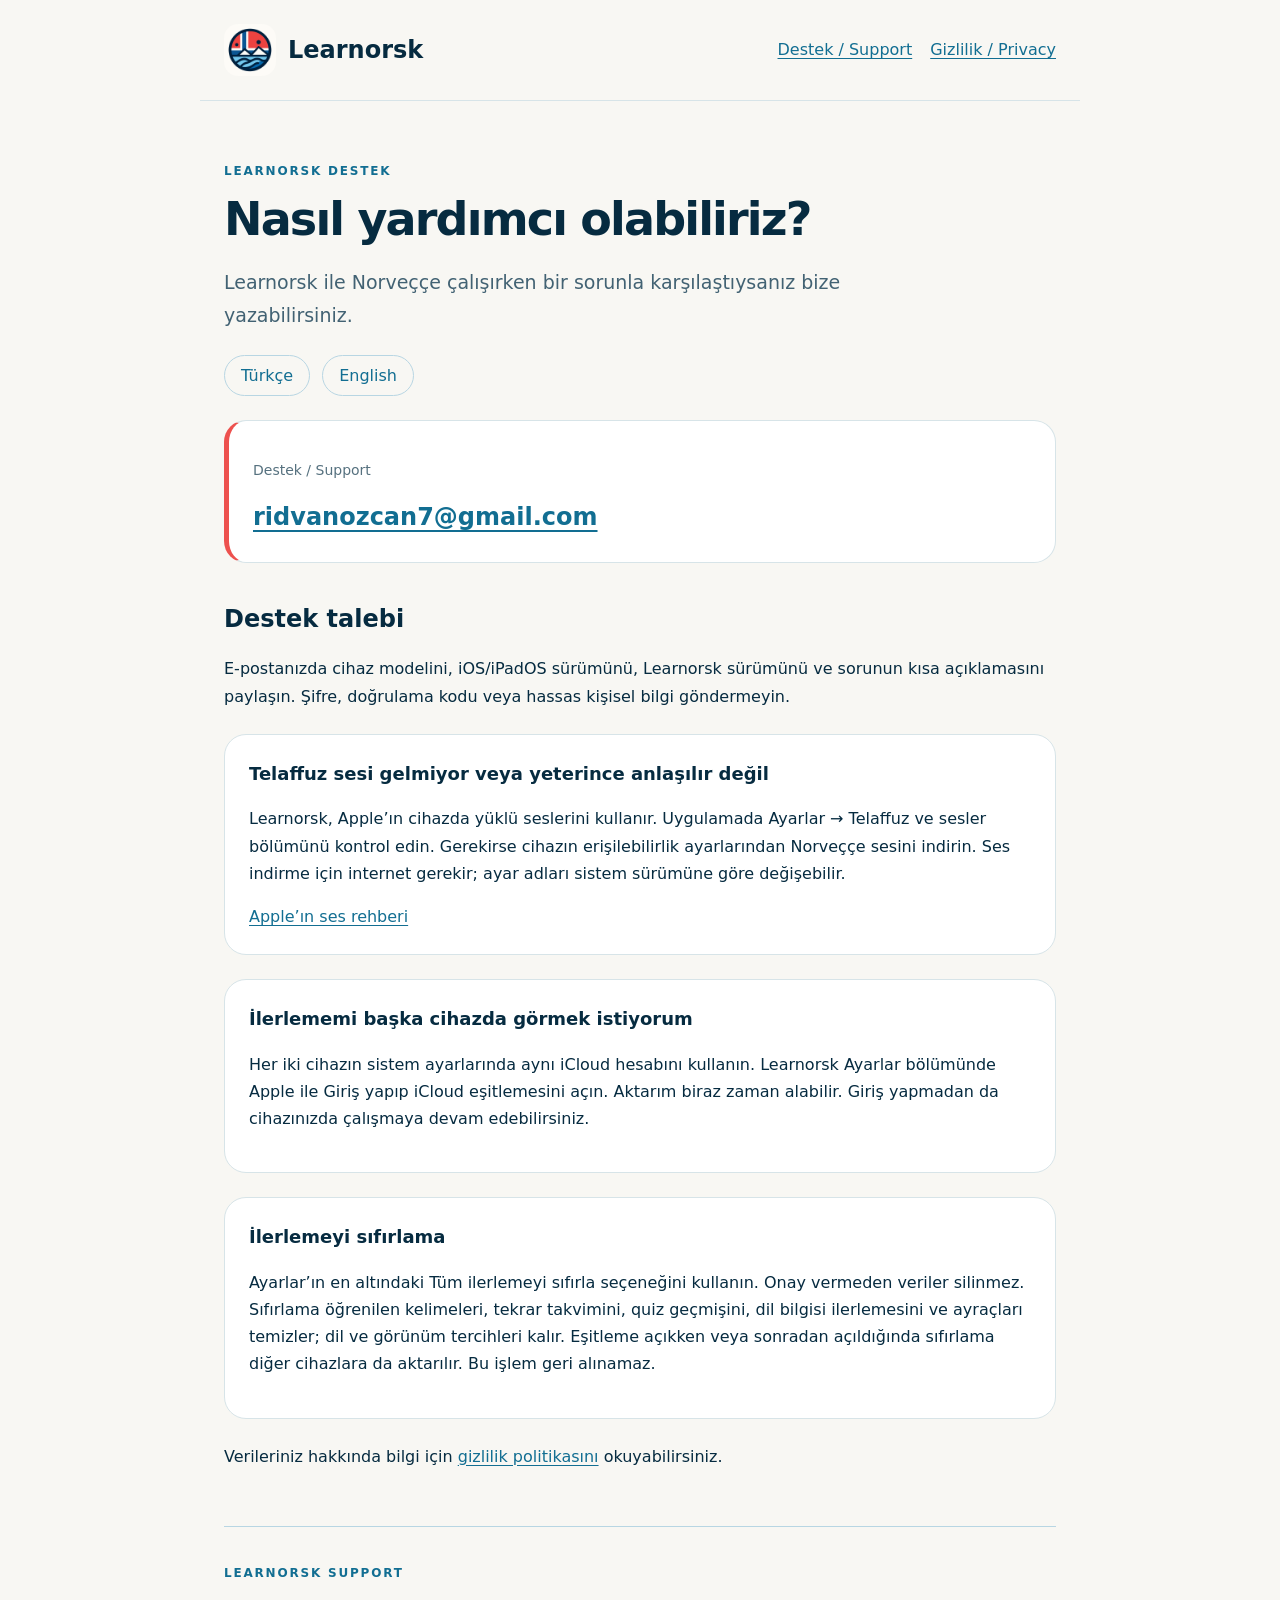
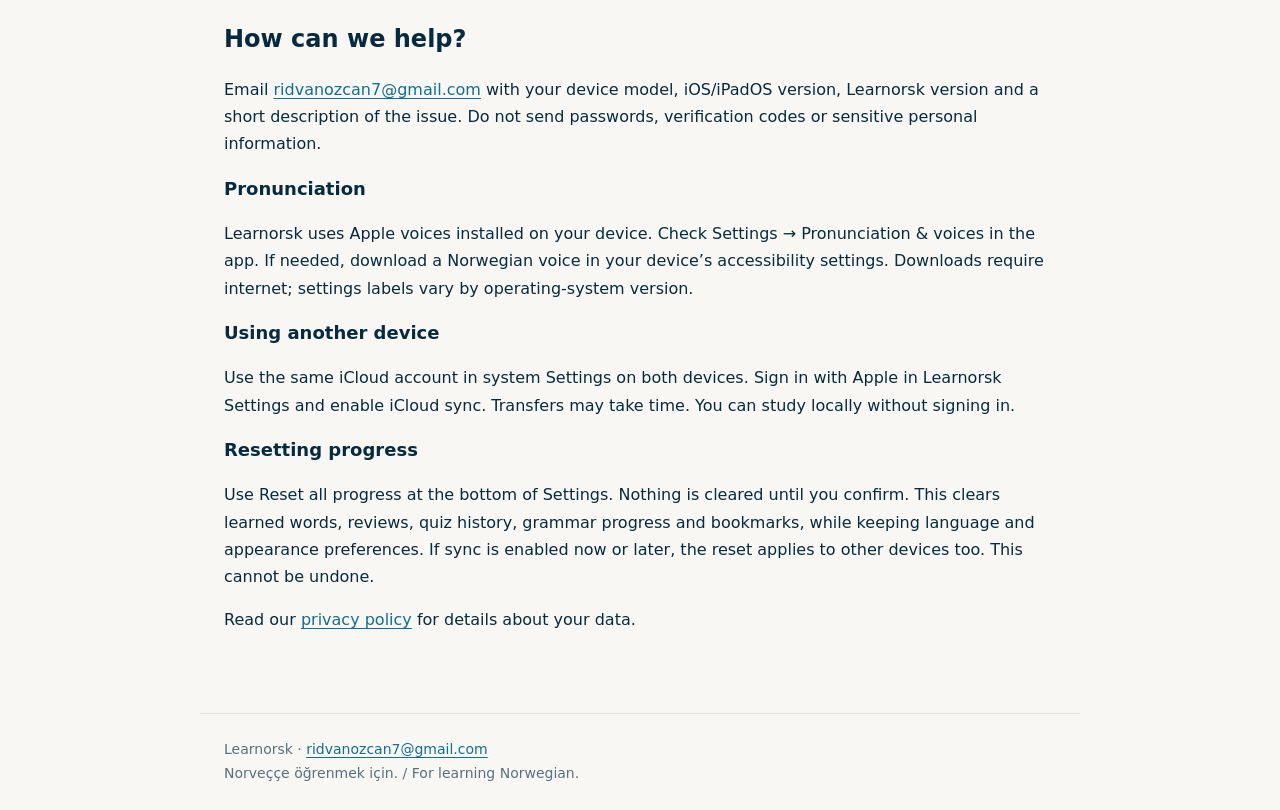
==== index.html @ 53f9f078 "Publish Learnorsk support and privacy pages" ====
<!doctype html><html lang="tr"><head><meta charset="utf-8"><meta name="viewport" content="width=device-width, initial-scale=1"><meta name="description" content="Learnorsk destek ve iletişim bilgileri. Learnorsk support and contact information."><meta http-equiv="Content-Security-Policy" content="default-src 'none'; img-src 'self'; style-src 'self'; base-uri 'none'; form-action 'none'"><title>Destek / Support · Learnorsk</title><link rel="stylesheet" href="styles.css"><link rel="icon" href="brand.png"></head><body><header><a class="brand" href="index.html"><img src="brand.png" alt="" width="52" height="52">Learnorsk</a><nav aria-label="Sayfalar"><a href="index.html">Destek / Support</a><a href="privacy.html">Gizlilik / Privacy</a></nav></header><main><p class="eyebrow">Learnorsk destek</p><h1>Nasıl yardımcı olabiliriz?</h1><p class="lead">Learnorsk ile Norveççe çalışırken bir sorunla karşılaştıysanız bize yazabilirsiniz.</p><div class="languages"><a href="#tr" lang="tr">Türkçe</a><a href="#en" lang="en">English</a></div><div class="contact"><p class="muted">Destek / Support</p><a href="mailto:ridvanozcan7@gmail.com">ridvanozcan7@gmail.com</a></div><section id="tr"><h2>Destek talebi</h2><p>E-postanızda cihaz modelini, iOS/iPadOS sürümünü, Learnorsk sürümünü ve sorunun kısa açıklamasını paylaşın. Şifre, doğrulama kodu veya hassas kişisel bilgi göndermeyin.</p><div class="card"><h3>Telaffuz sesi gelmiyor veya yeterince anlaşılır değil</h3><p>Learnorsk, Apple’ın cihazda yüklü seslerini kullanır. Uygulamada Ayarlar → Telaffuz ve sesler bölümünü kontrol edin. Gerekirse cihazın erişilebilirlik ayarlarından Norveççe sesini indirin. Ses indirme için internet gerekir; ayar adları sistem sürümüne göre değişebilir.</p><a href="https://support.apple.com/en-ie/guide/iphone/iph96b214f0/ios">Apple’ın ses rehberi</a></div><div class="card"><h3>İlerlememi başka cihazda görmek istiyorum</h3><p>Her iki cihazın sistem ayarlarında aynı iCloud hesabını kullanın. Learnorsk Ayarlar bölümünde Apple ile Giriş yapıp iCloud eşitlemesini açın. Aktarım biraz zaman alabilir. Giriş yapmadan da cihazınızda çalışmaya devam edebilirsiniz.</p></div><div class="card"><h3>İlerlemeyi sıfırlama</h3><p>Ayarlar’ın en altındaki Tüm ilerlemeyi sıfırla seçeneğini kullanın. Onay vermeden veriler silinmez. Sıfırlama öğrenilen kelimeleri, tekrar takvimini, quiz geçmişini, dil bilgisi ilerlemesini ve ayraçları temizler; dil ve görünüm tercihleri kalır. Eşitleme açıkken veya sonradan açıldığında sıfırlama diğer cihazlara da aktarılır. Bu işlem geri alınamaz.</p></div><p>Verileriniz hakkında bilgi için <a href="privacy.html#tr">gizlilik politikasını</a> okuyabilirsiniz.</p></section><section id="en" class="english" lang="en"><p class="eyebrow">Learnorsk support</p><h2>How can we help?</h2><p>Email <a href="mailto:ridvanozcan7@gmail.com">ridvanozcan7@gmail.com</a> with your device model, iOS/iPadOS version, Learnorsk version and a short description of the issue. Do not send passwords, verification codes or sensitive personal information.</p><h3>Pronunciation</h3><p>Learnorsk uses Apple voices installed on your device. Check Settings → Pronunciation &amp; voices in the app. If needed, download a Norwegian voice in your device’s accessibility settings. Downloads require internet; settings labels vary by operating-system version.</p><h3>Using another device</h3><p>Use the same iCloud account in system Settings on both devices. Sign in with Apple in Learnorsk Settings and enable iCloud sync. Transfers may take time. You can study locally without signing in.</p><h3>Resetting progress</h3><p>Use Reset all progress at the bottom of Settings. Nothing is cleared until you confirm. This clears learned words, reviews, quiz history, grammar progress and bookmarks, while keeping language and appearance preferences. If sync is enabled now or later, the reset applies to other devices too. This cannot be undone.</p><p>Read our <a href="privacy.html#en">privacy policy</a> for details about your data.</p></section></main><footer>Learnorsk · <a href="mailto:ridvanozcan7@gmail.com">ridvanozcan7@gmail.com</a><br>Norveççe öğrenmek için. / For learning Norwegian.</footer></body></html>
---- styles.css ----
*{box-sizing:border-box}html{scroll-behavior:smooth}body{margin:0;background:#f8f7f3;color:#062b40;font-family:system-ui,-apple-system,BlinkMacSystemFont,"Segoe UI",sans-serif;line-height:1.7}a{color:#126e92;text-underline-offset:.2em}a:hover{color:#d84848}header,main,footer{max-width:880px;margin:auto;padding:24px}header{display:flex;align-items:center;justify-content:space-between;gap:16px;border-bottom:1px solid #d7e4e8}.brand{display:flex;align-items:center;gap:12px;font-size:24px;font-weight:800;text-decoration:none;color:#062b40}.brand img{width:52px;height:52px;border-radius:14px}nav{display:flex;gap:18px;flex-wrap:wrap}main{padding-top:48px;padding-bottom:64px}h1{font-size:clamp(32px,6vw,46px);line-height:1.15;letter-spacing:-.04em;margin:12px 0 20px}h2{font-size:24px;margin:36px 0 12px}h3{font-size:18px;margin:0 0 10px}.eyebrow{font-size:12px;font-weight:750;letter-spacing:.15em;text-transform:uppercase;color:#126e92}.lead{font-size:19px;color:#426273;max-width:660px}.contact,.card{background:#fff;border:1px solid #d7e4e8;border-radius:22px;padding:24px;margin:24px 0}.contact{border-left:5px solid #ed514e}.contact a{font-size:clamp(17px,4vw,24px);font-weight:700;overflow-wrap:anywhere}.languages{display:flex;gap:12px;margin:24px 0}.languages a{border:1px solid #b8d6e3;border-radius:999px;padding:6px 16px;text-decoration:none}.muted,footer{color:#56717f;font-size:14px}section{scroll-margin-top:24px}footer{border-top:1px solid #d7e4e8}.english{margin-top:56px;padding-top:24px;border-top:1px solid #b8d6e3}li+li{margin-top:8px}:focus-visible{outline:3px solid #ed514e;outline-offset:4px}@media(max-width:560px){header{align-items:flex-start;flex-direction:column}header,main,footer{padding-left:20px;padding-right:20px}.card,.contact{padding:20px}}@media(prefers-reduced-motion:reduce){html{scroll-behavior:auto}}
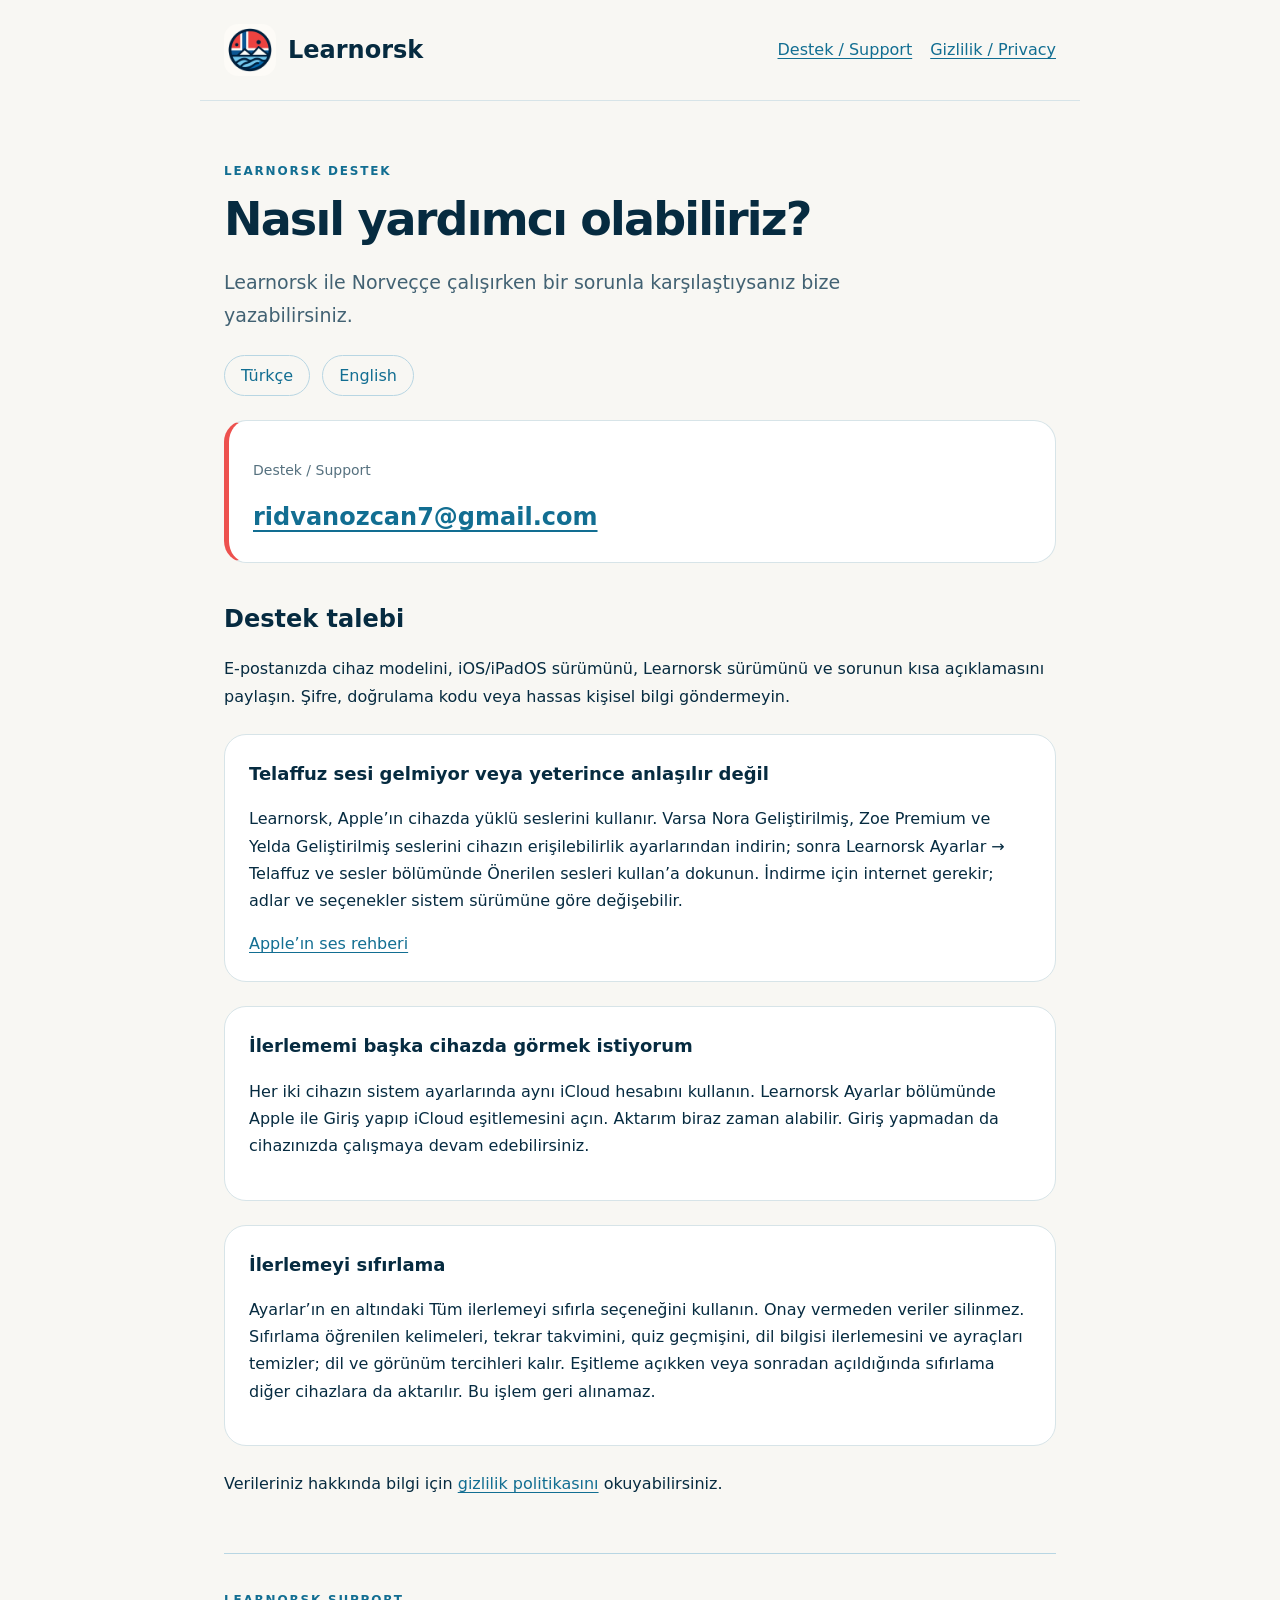
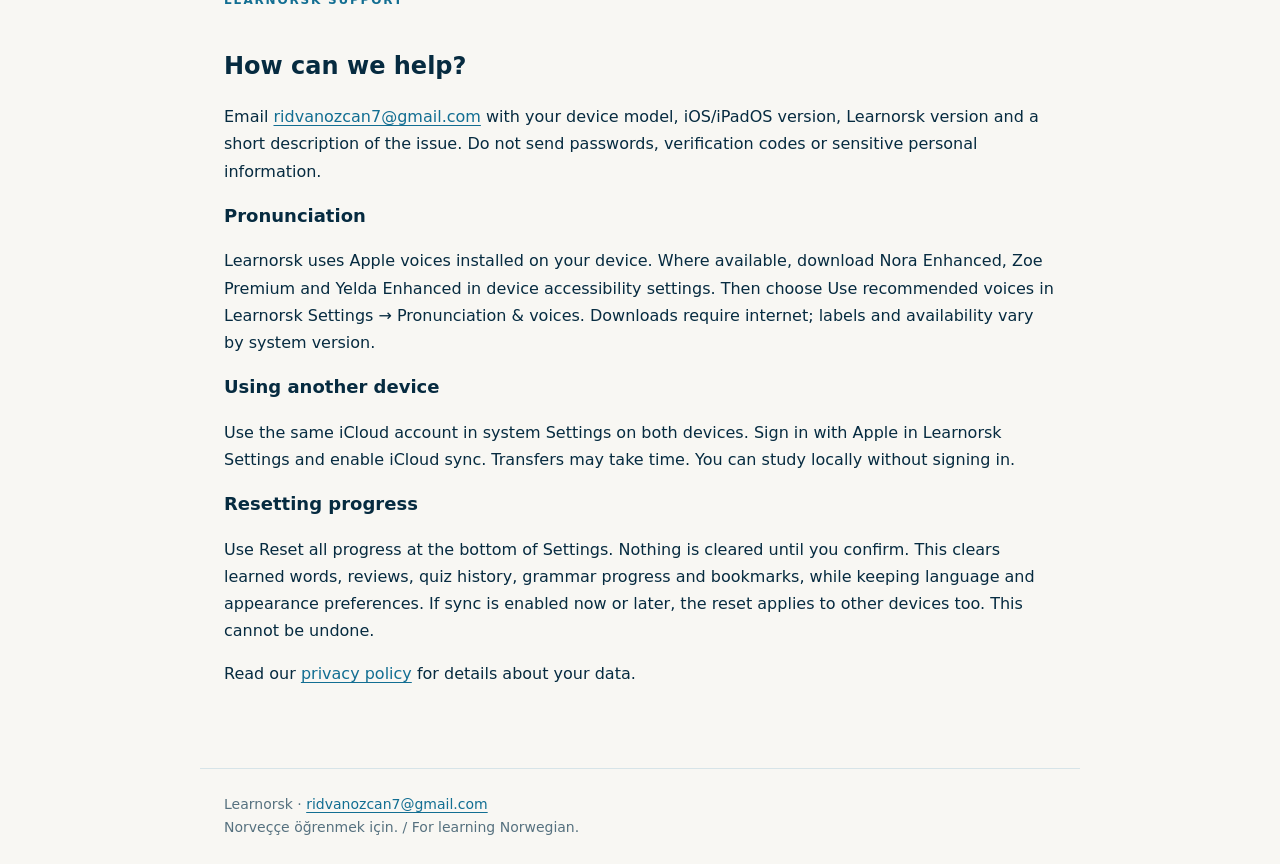
==== commit 90873b99: "Update account display privacy and recommended voice guidance" ====
--- a/index.html
+++ b/index.html
@@ -1 +1 @@
-<!doctype html><html lang="tr"><head><meta charset="utf-8"><meta name="viewport" content="width=device-width, initial-scale=1"><meta name="description" content="Learnorsk destek ve iletişim bilgileri. Learnorsk support and contact information."><meta http-equiv="Content-Security-Policy" content="default-src 'none'; img-src 'self'; style-src 'self'; base-uri 'none'; form-action 'none'"><title>Destek / Support · Learnorsk</title><link rel="stylesheet" href="styles.css"><link rel="icon" href="brand.png"></head><body><header><a class="brand" href="index.html"><img src="brand.png" alt="" width="52" height="52">Learnorsk</a><nav aria-label="Sayfalar"><a href="index.html">Destek / Support</a><a href="privacy.html">Gizlilik / Privacy</a></nav></header><main><p class="eyebrow">Learnorsk destek</p><h1>Nasıl yardımcı olabiliriz?</h1><p class="lead">Learnorsk ile Norveççe çalışırken bir sorunla karşılaştıysanız bize yazabilirsiniz.</p><div class="languages"><a href="#tr" lang="tr">Türkçe</a><a href="#en" lang="en">English</a></div><div class="contact"><p class="muted">Destek / Support</p><a href="mailto:ridvanozcan7@gmail.com">ridvanozcan7@gmail.com</a></div><section id="tr"><h2>Destek talebi</h2><p>E-postanızda cihaz modelini, iOS/iPadOS sürümünü, Learnorsk sürümünü ve sorunun kısa açıklamasını paylaşın. Şifre, doğrulama kodu veya hassas kişisel bilgi göndermeyin.</p><div class="card"><h3>Telaffuz sesi gelmiyor veya yeterince anlaşılır değil</h3><p>Learnorsk, Apple’ın cihazda yüklü seslerini kullanır. Uygulamada Ayarlar → Telaffuz ve sesler bölümünü kontrol edin. Gerekirse cihazın erişilebilirlik ayarlarından Norveççe sesini indirin. Ses indirme için internet gerekir; ayar adları sistem sürümüne göre değişebilir.</p><a href="https://support.apple.com/en-ie/guide/iphone/iph96b214f0/ios">Apple’ın ses rehberi</a></div><div class="card"><h3>İlerlememi başka cihazda görmek istiyorum</h3><p>Her iki cihazın sistem ayarlarında aynı iCloud hesabını kullanın. Learnorsk Ayarlar bölümünde Apple ile Giriş yapıp iCloud eşitlemesini açın. Aktarım biraz zaman alabilir. Giriş yapmadan da cihazınızda çalışmaya devam edebilirsiniz.</p></div><div class="card"><h3>İlerlemeyi sıfırlama</h3><p>Ayarlar’ın en altındaki Tüm ilerlemeyi sıfırla seçeneğini kullanın. Onay vermeden veriler silinmez. Sıfırlama öğrenilen kelimeleri, tekrar takvimini, quiz geçmişini, dil bilgisi ilerlemesini ve ayraçları temizler; dil ve görünüm tercihleri kalır. Eşitleme açıkken veya sonradan açıldığında sıfırlama diğer cihazlara da aktarılır. Bu işlem geri alınamaz.</p></div><p>Verileriniz hakkında bilgi için <a href="privacy.html#tr">gizlilik politikasını</a> okuyabilirsiniz.</p></section><section id="en" class="english" lang="en"><p class="eyebrow">Learnorsk support</p><h2>How can we help?</h2><p>Email <a href="mailto:ridvanozcan7@gmail.com">ridvanozcan7@gmail.com</a> with your device model, iOS/iPadOS version, Learnorsk version and a short description of the issue. Do not send passwords, verification codes or sensitive personal information.</p><h3>Pronunciation</h3><p>Learnorsk uses Apple voices installed on your device. Check Settings → Pronunciation &amp; voices in the app. If needed, download a Norwegian voice in your device’s accessibility settings. Downloads require internet; settings labels vary by operating-system version.</p><h3>Using another device</h3><p>Use the same iCloud account in system Settings on both devices. Sign in with Apple in Learnorsk Settings and enable iCloud sync. Transfers may take time. You can study locally without signing in.</p><h3>Resetting progress</h3><p>Use Reset all progress at the bottom of Settings. Nothing is cleared until you confirm. This clears learned words, reviews, quiz history, grammar progress and bookmarks, while keeping language and appearance preferences. If sync is enabled now or later, the reset applies to other devices too. This cannot be undone.</p><p>Read our <a href="privacy.html#en">privacy policy</a> for details about your data.</p></section></main><footer>Learnorsk · <a href="mailto:ridvanozcan7@gmail.com">ridvanozcan7@gmail.com</a><br>Norveççe öğrenmek için. / For learning Norwegian.</footer></body></html>+<!doctype html><html lang="tr"><head><meta charset="utf-8"><meta name="viewport" content="width=device-width, initial-scale=1"><meta name="description" content="Learnorsk destek ve iletişim bilgileri. Learnorsk support and contact information."><meta http-equiv="Content-Security-Policy" content="default-src 'none'; img-src 'self'; style-src 'self'; base-uri 'none'; form-action 'none'"><title>Destek / Support · Learnorsk</title><link rel="stylesheet" href="styles.css"><link rel="icon" href="brand.png"></head><body><header><a class="brand" href="index.html"><img src="brand.png" alt="" width="52" height="52">Learnorsk</a><nav aria-label="Sayfalar"><a href="index.html">Destek / Support</a><a href="privacy.html">Gizlilik / Privacy</a></nav></header><main><p class="eyebrow">Learnorsk destek</p><h1>Nasıl yardımcı olabiliriz?</h1><p class="lead">Learnorsk ile Norveççe çalışırken bir sorunla karşılaştıysanız bize yazabilirsiniz.</p><div class="languages"><a href="#tr" lang="tr">Türkçe</a><a href="#en" lang="en">English</a></div><div class="contact"><p class="muted">Destek / Support</p><a href="mailto:ridvanozcan7@gmail.com">ridvanozcan7@gmail.com</a></div><section id="tr"><h2>Destek talebi</h2><p>E-postanızda cihaz modelini, iOS/iPadOS sürümünü, Learnorsk sürümünü ve sorunun kısa açıklamasını paylaşın. Şifre, doğrulama kodu veya hassas kişisel bilgi göndermeyin.</p><div class="card"><h3>Telaffuz sesi gelmiyor veya yeterince anlaşılır değil</h3><p>Learnorsk, Apple’ın cihazda yüklü seslerini kullanır. Varsa Nora Geliştirilmiş, Zoe Premium ve Yelda Geliştirilmiş seslerini cihazın erişilebilirlik ayarlarından indirin; sonra Learnorsk Ayarlar → Telaffuz ve sesler bölümünde Önerilen sesleri kullan’a dokunun. İndirme için internet gerekir; adlar ve seçenekler sistem sürümüne göre değişebilir.</p><a href="https://support.apple.com/en-ie/guide/iphone/iph96b214f0/ios">Apple’ın ses rehberi</a></div><div class="card"><h3>İlerlememi başka cihazda görmek istiyorum</h3><p>Her iki cihazın sistem ayarlarında aynı iCloud hesabını kullanın. Learnorsk Ayarlar bölümünde Apple ile Giriş yapıp iCloud eşitlemesini açın. Aktarım biraz zaman alabilir. Giriş yapmadan da cihazınızda çalışmaya devam edebilirsiniz.</p></div><div class="card"><h3>İlerlemeyi sıfırlama</h3><p>Ayarlar’ın en altındaki Tüm ilerlemeyi sıfırla seçeneğini kullanın. Onay vermeden veriler silinmez. Sıfırlama öğrenilen kelimeleri, tekrar takvimini, quiz geçmişini, dil bilgisi ilerlemesini ve ayraçları temizler; dil ve görünüm tercihleri kalır. Eşitleme açıkken veya sonradan açıldığında sıfırlama diğer cihazlara da aktarılır. Bu işlem geri alınamaz.</p></div><p>Verileriniz hakkında bilgi için <a href="privacy.html#tr">gizlilik politikasını</a> okuyabilirsiniz.</p></section><section id="en" class="english" lang="en"><p class="eyebrow">Learnorsk support</p><h2>How can we help?</h2><p>Email <a href="mailto:ridvanozcan7@gmail.com">ridvanozcan7@gmail.com</a> with your device model, iOS/iPadOS version, Learnorsk version and a short description of the issue. Do not send passwords, verification codes or sensitive personal information.</p><h3>Pronunciation</h3><p>Learnorsk uses Apple voices installed on your device. Where available, download Nora Enhanced, Zoe Premium and Yelda Enhanced in device accessibility settings. Then choose Use recommended voices in Learnorsk Settings → Pronunciation &amp; voices. Downloads require internet; labels and availability vary by system version.</p><h3>Using another device</h3><p>Use the same iCloud account in system Settings on both devices. Sign in with Apple in Learnorsk Settings and enable iCloud sync. Transfers may take time. You can study locally without signing in.</p><h3>Resetting progress</h3><p>Use Reset all progress at the bottom of Settings. Nothing is cleared until you confirm. This clears learned words, reviews, quiz history, grammar progress and bookmarks, while keeping language and appearance preferences. If sync is enabled now or later, the reset applies to other devices too. This cannot be undone.</p><p>Read our <a href="privacy.html#en">privacy policy</a> for details about your data.</p></section></main><footer>Learnorsk · <a href="mailto:ridvanozcan7@gmail.com">ridvanozcan7@gmail.com</a><br>Norveççe öğrenmek için. / For learning Norwegian.</footer></body></html>
